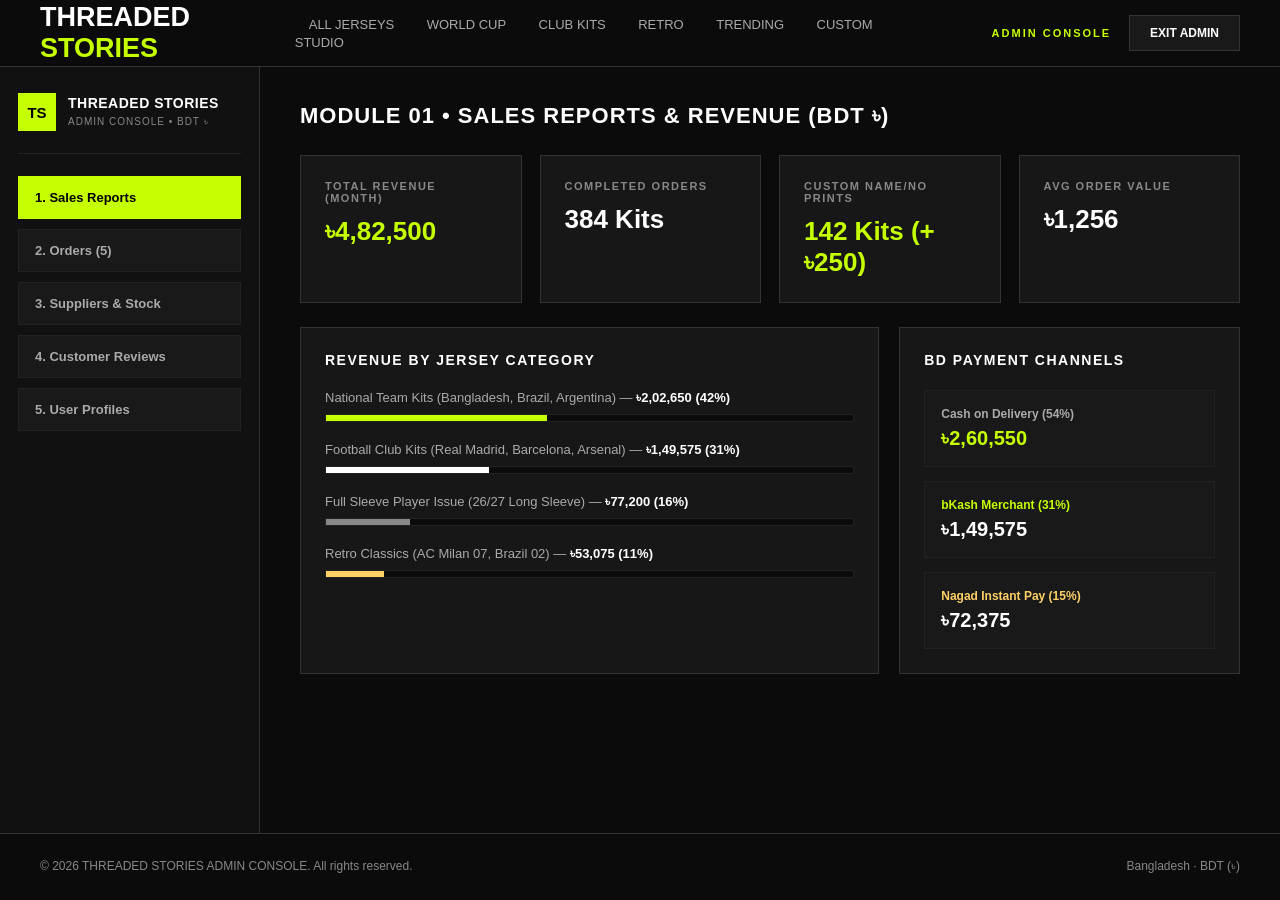
==== Admin/index.html @ b594fccf "Testing new dashboard and admin" ====
<!DOCTYPE html>
<html lang="en">
<head>
  <meta charset="UTF-8">
  <meta name="viewport" content="width=device-width, initial-scale=1.0">
  <title>Threaded Stories — Admin Console</title>
  <link rel="stylesheet" href="style.css">
  <link rel="icon" href="../Dashboard/mainlogo.webp" type="image/webp">
</head>
<body>

  <!-- Top Storefront Bar (Matches Dashboard Alignment) -->
  <header>
    <h2 class="logo"><a href="../Dashboard/index.html">THREADED<span> STORIES</span></a></h2>

    <nav>
      <a href="../Dashboard/index.html#products">ALL JERSEYS</a>
      <a href="../Dashboard/index.html#products">WORLD CUP</a>
      <a href="../Dashboard/index.html#products">CLUB KITS</a>
      <a href="../Dashboard/index.html#products">RETRO</a>
      <a href="../Dashboard/index.html#products">TRENDING</a>
      <a href="../Custom Jersey Studio/index.html">CUSTOM STUDIO</a>
    </nav>

    <div class="header-right">
      <span class="admin-badge-pill">ADMIN CONSOLE</span>
      <a href="../Dashboard/index.html" class="signin-link">EXIT ADMIN</a>
    </div>
  </header>

  <!-- Sidebar + 5-Module Admin Layout -->
  <div class="console-shell">

    <!-- Left Sidebar Navigation -->
    <aside class="console-sidebar">
      <div class="sidebar-brand">
        <div class="brand-square">TS</div>
        <div>
          <h3>THREADED STORIES</h3>
          <small>ADMIN CONSOLE &bull; BDT &#2547;</small>
        </div>
      </div>

      <div class="sidebar-menu">
        <button type="button" class="menu-btn active" data-module="module1">
          1. Sales Reports
        </button>
        <button type="button" class="menu-btn" data-module="module2">
          2. Orders (<span id="sidebarOrderCount">6</span>)
        </button>
        <button type="button" class="menu-btn" data-module="module3">
          3. Suppliers &amp; Stock
        </button>
        <button type="button" class="menu-btn" data-module="module4">
          4. Customer Reviews
        </button>
        <button type="button" class="menu-btn" data-module="module5">
          5. User Profiles
        </button>
      </div>
    </aside>

    <!-- Right Module Workspace -->
    <main class="console-content">

      <!-- =========================================================
           MODULE 01: SALES REPORTS & REVENUE (BDT ৳)
           ========================================================= -->
      <section id="module1" class="module-view active">
        <h2 class="module-heading">MODULE 01 &bull; SALES REPORTS &amp; REVENUE (BDT &#2547;)</h2>

        <!-- 4 Top KPI Cards -->
        <div class="kpi-row">
          <div class="ts-panel kpi-box">
            <small>TOTAL REVENUE (MONTH)</small>
            <h3 id="kpiTotalRevenue" class="text-lime">&#2547;4,82,500</h3>
          </div>

          <div class="ts-panel kpi-box">
            <small>COMPLETED ORDERS</small>
            <h3 id="kpiCompletedKits">384 Kits</h3>
          </div>

          <div class="ts-panel kpi-box">
            <small>CUSTOM NAME/NO PRINTS</small>
            <h3 class="text-lime">142 Kits (+&#2547;250)</h3>
          </div>

          <div class="ts-panel kpi-box">
            <small>AVG ORDER VALUE</small>
            <h3 id="kpiAvgOrder">&#2547;1,256</h3>
          </div>
        </div>

        <!-- Bottom Split: Category Bars + BD Payment Channels -->
        <div class="sales-split">
          <!-- Revenue by Jersey Category -->
          <div class="ts-panel">
            <h4 class="sub-heading">REVENUE BY JERSEY CATEGORY</h4>

            <div class="cat-progress-list">
              <div class="cat-progress-item">
                <p>National Team Kits (Bangladesh, Brazil, Argentina) &mdash; <strong>&#2547;2,02,650 (42%)</strong></p>
                <div class="bar-track">
                  <div class="bar-fill fill-lime" style="width: 42%;"></div>
                </div>
              </div>

              <div class="cat-progress-item">
                <p>Football Club Kits (Real Madrid, Barcelona, Arsenal) &mdash; <strong>&#2547;1,49,575 (31%)</strong></p>
                <div class="bar-track">
                  <div class="bar-fill fill-white" style="width: 31%;"></div>
                </div>
              </div>

              <div class="cat-progress-item">
                <p>Full Sleeve Player Issue (26/27 Long Sleeve) &mdash; <strong>&#2547;77,200 (16%)</strong></p>
                <div class="bar-track">
                  <div class="bar-fill fill-muted" style="width: 16%;"></div>
                </div>
              </div>

              <div class="cat-progress-item">
                <p>Retro Classics (AC Milan 07, Brazil 02) &mdash; <strong>&#2547;53,075 (11%)</strong></p>
                <div class="bar-track">
                  <div class="bar-fill fill-gold" style="width: 11%;"></div>
                </div>
              </div>
            </div>
          </div>

          <!-- BD Payment Channels -->
          <div class="ts-panel">
            <h4 class="sub-heading">BD PAYMENT CHANNELS</h4>

            <div class="channel-stack">
              <div class="channel-card">
                <small>Cash on Delivery (54%)</small>
                <p class="text-lime">&#2547;2,60,550</p>
              </div>

              <div class="channel-card">
                <small class="text-lime">bKash Merchant (31%)</small>
                <p>&#2547;1,49,575</p>
              </div>

              <div class="channel-card">
                <small class="text-gold">Nagad Instant Pay (15%)</small>
                <p>&#2547;72,375</p>
              </div>
            </div>
          </div>
        </div>
      </section>

      <!-- =========================================================
           MODULE 02: CUSTOMER ORDERS & CUSTOM PRINT QUEUE
           ========================================================= -->
      <section id="module2" class="module-view">
        <div class="module-header-bar">
          <h2 class="module-heading">MODULE 02 &bull; CUSTOMER ORDERS &amp; CUSTOM PRINT QUEUE</h2>
          <span class="hint-text">Click status badge to advance stage</span>
        </div>

        <div class="ts-panel">
          <div class="queue-header">
            <span>ORDER ID</span>
            <span>CUSTOMER &amp; AREA</span>
            <span>JERSEY &amp; SIZE</span>
            <span>CUSTOM PRINT</span>
            <span>TOTAL</span>
            <span>STATUS</span>
          </div>

          <div id="ordersQueueList" class="queue-list"></div>
        </div>
      </section>

      <!-- =========================================================
           MODULE 03: WAREHOUSE STOCK & SUPPLIERS
           ========================================================= -->
      <section id="module3" class="module-view">
        <h2 class="module-heading">MODULE 03 &bull; WAREHOUSE STOCK &amp; SUPPLIERS</h2>

        <!-- Two Supplier Cards -->
        <div class="two-col-grid">
          <div class="ts-panel supplier-card">
            <small class="sup-tag">SUP-01 &bull; BANGKOK, THAILAND</small>
            <h3>Bangkok Pro Sportswear Co.</h3>
            <p class="sup-desc">100% Thai Player Edition &amp; 3D Silicone Crests</p>
            <p class="sup-meta">
              Lead Time: 7&ndash;10 Days Air &nbsp;|&nbsp; Active POs: 2 &nbsp;|&nbsp; Due: <span class="text-lime">&#2547;1,45,000</span>
            </p>
          </div>

          <div class="ts-panel supplier-card">
            <small class="sup-tag">SUP-02 &bull; NARAYANGANJ, BANGLADESH</small>
            <h3>Narayanganj Jacquard &amp; Knit Hub</h3>
            <p class="sup-desc">National Team Fan Version &amp; Custom Sublimation</p>
            <p class="sup-meta">
              Lead Time: 2&ndash;3 Days Local &nbsp;|&nbsp; Active POs: 1 &nbsp;|&nbsp; Due: <span class="text-lime">&#2547;42,000</span>
            </p>
          </div>
        </div>

        <!-- Warehouse Kit Size Breakdown Rows -->
        <div class="ts-panel stock-wrapper">
          <div id="warehouseStockList" class="stock-list"></div>
        </div>
      </section>

      <!-- =========================================================
           MODULE 04: CUSTOMER REVIEWS MODERATION (4.9 ★)
           ========================================================= -->
      <section id="module4" class="module-view">
        <h2 class="module-heading">MODULE 04 &bull; CUSTOMER REVIEWS MODERATION (4.9 &#9733;)</h2>

        <div id="reviewsModList" class="reviews-stack"></div>
      </section>

      <!-- =========================================================
           MODULE 05: REGISTERED USER PROFILES & VIP COLLECTORS
           ========================================================= -->
      <section id="module5" class="module-view">
        <h2 class="module-heading">MODULE 05 &bull; REGISTERED USER PROFILES &amp; VIP COLLECTORS</h2>

        <div id="vipProfilesGrid" class="two-col-grid"></div>
      </section>

    </main>
  </div>

  <!-- Footer -->
  <div class="copyright">
    &copy; 2026 THREADED STORIES ADMIN CONSOLE. All rights reserved.
    <span>Bangladesh &middot; BDT (&#2547;)</span>
  </div>

  <script src="script.js"></script>
</body>
</html>
---- Admin/style.css ----
/* Reset & Threaded Stories Design Tokens */
* {
  margin: 0;
  padding: 0;
  box-sizing: border-box;
}

:root {
  --bg-body: #0b0b0b;
  --bg-hero: #111111;
  --bg-card: #171717;
  --bg-surface: #191919;
  --border-dark: #222222;
  --border-subtle: #333333;
  --border-input: #444444;
  --accent-lime: #c6ff00;
  --accent-red: #ff3333;
  --accent-gold: #ffd166;
  --text-primary: #ffffff;
  --text-secondary: #aaaaaa;
  --text-muted: #888888;
}

body {
  background-color: var(--bg-body);
  color: var(--text-primary);
  font-family: Arial, sans-serif;
}

/* Top Header (Matches Dashboard & Cart) */
header {
  height: 67px;
  display: flex;
  align-items: center;
  justify-content: space-between;
  padding: 0 40px;
  border-bottom: 1px solid var(--border-subtle);
  background-color: var(--bg-body);
  position: sticky;
  top: 0;
  z-index: 50;
}

.logo {
  font-size: 27px;
  font-weight: bold;
}

.logo a {
  color: var(--text-primary);
  text-decoration: none;
}

.logo span {
  color: var(--accent-lime);
}

nav a {
  color: var(--text-secondary);
  text-decoration: none;
  margin: 0 14px;
  font-size: 13px;
}

nav a:hover {
  color: var(--accent-lime);
}

.header-right {
  width: 378px;
  display: flex;
  align-items: center;
  justify-content: flex-end;
  gap: 18px;
}

.admin-badge-pill {
  font-size: 11px;
  font-weight: bold;
  letter-spacing: 2px;
  color: var(--accent-lime);
}

.signin-link {
  padding: 10px 20px;
  border: 1px solid var(--border-subtle);
  background-color: var(--bg-surface);
  color: var(--text-primary);
  text-decoration: none;
  font-size: 12px;
  font-weight: bold;
}

.signin-link:hover {
  border-color: var(--accent-lime);
  color: var(--accent-lime);
}

/* Console Shell: Left Sidebar + Main Workspace */
.console-shell {
  display: grid;
  grid-template-columns: 260px 1fr;
  min-height: calc(100vh - 134px);
}

/* Left Sidebar */
.console-sidebar {
  background-color: var(--bg-hero);
  border-right: 1px solid var(--border-subtle);
  padding: 26px 18px;
}

.sidebar-brand {
  display: flex;
  align-items: center;
  gap: 12px;
  padding-bottom: 22px;
  margin-bottom: 22px;
  border-bottom: 1px solid var(--border-dark);
}

.brand-square {
  width: 38px;
  height: 38px;
  background-color: var(--accent-lime);
  color: #000000;
  font-weight: bold;
  font-size: 15px;
  display: flex;
  align-items: center;
  justify-content: center;
  flex-shrink: 0;
}

.sidebar-brand h3 {
  font-size: 14px;
  letter-spacing: 0.5px;
}

.sidebar-brand small {
  font-size: 10px;
  color: var(--text-muted);
  letter-spacing: 1px;
}

.sidebar-menu {
  display: flex;
  flex-direction: column;
  gap: 10px;
}

.menu-btn {
  width: 100%;
  text-align: left;
  padding: 13px 16px;
  background-color: var(--bg-surface);
  border: 1px solid var(--border-dark);
  color: var(--text-secondary);
  font-size: 13px;
  font-weight: bold;
  cursor: pointer;
}

.menu-btn:hover {
  border-color: var(--accent-lime);
  color: var(--text-primary);
}

.menu-btn.active {
  background-color: var(--accent-lime);
  border-color: var(--accent-lime);
  color: #000000;
}

/* Right Content Area */
.console-content {
  padding: 36px 40px;
}

.module-view {
  display: none;
}

.module-view.active {
  display: block;
}

.module-heading {
  font-size: 22px;
  letter-spacing: 1px;
  margin-bottom: 26px;
}

.module-header-bar {
  display: flex;
  justify-content: space-between;
  align-items: center;
  margin-bottom: 26px;
}

.module-header-bar .module-heading {
  margin-bottom: 0;
}

.hint-text {
  font-size: 12px;
  color: var(--text-muted);
}

.ts-panel {
  background-color: var(--bg-card);
  border: 1px solid var(--border-subtle);
  padding: 24px;
}

.text-lime {
  color: var(--accent-lime) !important;
}

.text-gold {
  color: var(--accent-gold) !important;
}

.text-red {
  color: var(--accent-red) !important;
}

/* MODULE 01: Sales Reports */
.kpi-row {
  display: grid;
  grid-template-columns: repeat(4, 1fr);
  gap: 18px;
  margin-bottom: 24px;
}

.kpi-box small {
  display: block;
  font-size: 11px;
  font-weight: bold;
  letter-spacing: 1.5px;
  color: var(--text-muted);
  margin-bottom: 12px;
}

.kpi-box h3 {
  font-size: 26px;
  font-weight: bold;
}

.sales-split {
  display: grid;
  grid-template-columns: 1.7fr 1fr;
  gap: 20px;
}

.sub-heading {
  font-size: 14px;
  letter-spacing: 1.5px;
  margin-bottom: 22px;
}

.cat-progress-list {
  display: flex;
  flex-direction: column;
  gap: 20px;
}

.cat-progress-item p {
  font-size: 13px;
  color: var(--text-secondary);
  margin-bottom: 8px;
}

.cat-progress-item strong {
  color: var(--text-primary);
}

.bar-track {
  height: 8px;
  background-color: var(--bg-body);
  border: 1px solid var(--border-dark);
}

.bar-fill {
  height: 100%;
}

.fill-lime {
  background-color: var(--accent-lime);
}

.fill-white {
  background-color: #ffffff;
}

.fill-muted {
  background-color: #888888;
}

.fill-gold {
  background-color: var(--accent-gold);
}

.channel-stack {
  display: flex;
  flex-direction: column;
  gap: 14px;
}

.channel-card {
  background-color: var(--bg-surface);
  border: 1px solid var(--border-dark);
  padding: 16px;
}

.channel-card small {
  display: block;
  font-size: 12px;
  font-weight: bold;
  color: var(--text-secondary);
  margin-bottom: 6px;
}

.channel-card p {
  font-size: 20px;
  font-weight: bold;
}

/* MODULE 02: Customer Orders & Custom Print Queue */
.queue-header {
  display: grid;
  grid-template-columns: 105px 1.2fr 1.6fr 1.2fr 95px 150px;
  gap: 12px;
  padding: 0 14px 14px 14px;
  border-bottom: 1px solid var(--border-subtle);
  font-size: 11px;
  font-weight: bold;
  letter-spacing: 1px;
  color: var(--text-muted);
}

.queue-list {
  display: flex;
  flex-direction: column;
}

.queue-row {
  display: grid;
  grid-template-columns: 105px 1.2fr 1.6fr 1.2fr 95px 150px;
  gap: 12px;
  align-items: center;
  padding: 16px 14px;
  border-bottom: 1px solid var(--border-dark);
  font-size: 13px;
}

.queue-row:last-child {
  border-bottom: none;
}

.queue-row:hover {
  background-color: var(--bg-surface);
}

.ord-id {
  font-weight: bold;
  color: var(--accent-lime);
}

.status-pill {
  background-color: var(--bg-body);
  border: 1px solid var(--border-subtle);
  color: var(--text-primary);
  font-size: 11px;
  font-weight: bold;
  padding: 6px 10px;
  cursor: pointer;
  text-align: center;
}

.status-pill:hover {
  border-color: var(--accent-lime);
}

.status-printing {
  color: var(--accent-gold);
  border-color: var(--accent-gold);
}

.status-pending {
  color: var(--text-secondary);
}

.status-shipped {
  color: #66b3ff;
  border-color: #66b3ff;
}

.status-delivered {
  color: var(--accent-lime);
  border-color: var(--accent-lime);
}

/* MODULE 03: Warehouse Stock & Suppliers */
.two-col-grid {
  display: grid;
  grid-template-columns: 1fr 1fr;
  gap: 20px;
}

.supplier-card .sup-tag {
  display: block;
  color: var(--accent-lime);
  font-size: 11px;
  font-weight: bold;
  letter-spacing: 1.5px;
  margin-bottom: 8px;
}

.supplier-card h3 {
  font-size: 20px;
  margin-bottom: 6px;
}

.sup-desc {
  font-size: 13px;
  color: var(--text-muted);
  margin-bottom: 18px;
}

.sup-meta {
  font-size: 13px;
  font-weight: bold;
  color: var(--text-secondary);
}

.stock-wrapper {
  margin-top: 22px;
}

.stock-list {
  display: flex;
  flex-direction: column;
  gap: 14px;
}

.stock-row {
  background-color: var(--bg-surface);
  border: 1px solid var(--border-dark);
  padding: 16px 20px;
  display: flex;
  justify-content: space-between;
  align-items: center;
  gap: 16px;
}

.stock-title {
  font-size: 15px;
  font-weight: bold;
  margin-bottom: 8px;
}

.size-chips {
  display: flex;
  flex-wrap: wrap;
  gap: 8px;
  font-size: 12px;
  font-weight: bold;
}

.chip-ok {
  color: var(--accent-lime);
}

.chip-low {
  color: var(--accent-gold);
}

.chip-out {
  color: var(--accent-red);
}

.restock-btn {
  padding: 8px 14px;
  background-color: var(--bg-body);
  border: 1px solid var(--border-subtle);
  color: var(--text-primary);
  font-size: 11px;
  font-weight: bold;
  cursor: pointer;
  flex-shrink: 0;
}

.restock-btn:hover {
  border-color: var(--accent-lime);
  color: var(--accent-lime);
}

/* MODULE 04: Customer Reviews Moderation */
.reviews-stack {
  display: flex;
  flex-direction: column;
  gap: 18px;
}

.review-card {
  background-color: var(--bg-card);
  border: 1px solid var(--border-subtle);
  padding: 24px;
}

.review-head {
  font-size: 14px;
  font-weight: bold;
  margin-bottom: 10px;
}

.stars {
  color: var(--accent-gold);
  margin-right: 6px;
}

.verified-tag {
  color: var(--accent-lime);
}

.review-quote {
  font-size: 14px;
  color: var(--text-secondary);
  margin-bottom: 16px;
}

.feature-toggle-btn {
  padding: 9px 16px;
  font-size: 12px;
  font-weight: bold;
  border: 1px solid var(--border-subtle);
  background-color: var(--bg-surface);
  color: var(--text-primary);
  cursor: pointer;
}

.feature-toggle-btn.featured {
  background-color: var(--accent-lime);
  border-color: var(--accent-lime);
  color: #000000;
}

/* MODULE 05: User Profiles & VIP Collectors */
.profile-card h3 {
  font-size: 18px;
  margin-bottom: 8px;
}

.vip-tag {
  color: var(--accent-gold);
  font-size: 13px;
}

.profile-contact {
  font-size: 13px;
  color: var(--text-muted);
  margin-bottom: 14px;
}

.profile-stats {
  font-size: 13px;
  font-weight: bold;
  color: var(--accent-lime);
}

/* Footer */
.copyright {
  padding: 25px 40px;
  border-top: 1px solid var(--border-subtle);
  color: var(--text-muted);
  font-size: 12px;
  display: flex;
  justify-content: space-between;
}

@media (max-width: 960px) {
  .console-shell {
    grid-template-columns: 1fr;
  }

  .kpi-row,
  .sales-split,
  .two-col-grid {
    grid-template-columns: 1fr;
  }

  .queue-header {
    display: none;
  }

  .queue-row {
    grid-template-columns: 1fr;
    gap: 6px;
  }
}
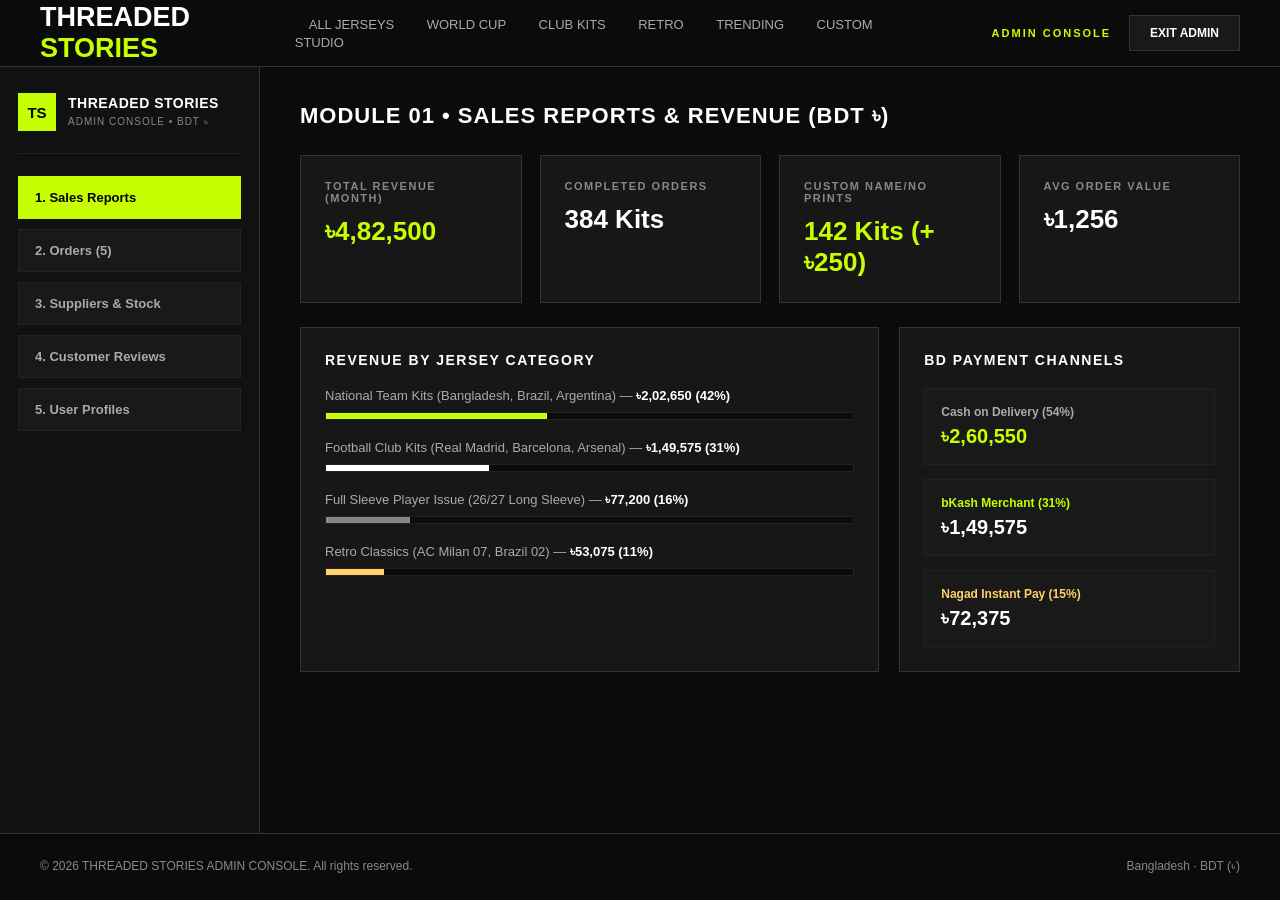
==== commit 27c74ed2: "Admin can add jerseys by himself" ====
--- a/Admin/index.html
+++ b/Admin/index.html
@@ -46,7 +46,7 @@
           1. Sales Reports
         </button>
         <button type="button" class="menu-btn" data-module="module2">
-          2. Orders (<span id="sidebarOrderCount">6</span>)
+          2. Orders (<span id="sidebarOrderCount">5</span>)
         </button>
         <button type="button" class="menu-btn" data-module="module3">
           3. Suppliers &amp; Stock
@@ -69,7 +69,6 @@
       <section id="module1" class="module-view active">
         <h2 class="module-heading">MODULE 01 &bull; SALES REPORTS &amp; REVENUE (BDT &#2547;)</h2>
 
-        <!-- 4 Top KPI Cards -->
         <div class="kpi-row">
           <div class="ts-panel kpi-box">
             <small>TOTAL REVENUE (MONTH)</small>
@@ -92,9 +91,7 @@
           </div>
         </div>
 
-        <!-- Bottom Split: Category Bars + BD Payment Channels -->
         <div class="sales-split">
-          <!-- Revenue by Jersey Category -->
           <div class="ts-panel">
             <h4 class="sub-heading">REVENUE BY JERSEY CATEGORY</h4>
 
@@ -129,7 +126,6 @@
             </div>
           </div>
 
-          <!-- BD Payment Channels -->
           <div class="ts-panel">
             <h4 class="sub-heading">BD PAYMENT CHANNELS</h4>
 
@@ -182,29 +178,88 @@
       <section id="module3" class="module-view">
         <h2 class="module-heading">MODULE 03 &bull; WAREHOUSE STOCK &amp; SUPPLIERS</h2>
 
-        <!-- Two Supplier Cards -->
-        <div class="two-col-grid">
-          <div class="ts-panel supplier-card">
-            <small class="sup-tag">SUP-01 &bull; BANGKOK, THAILAND</small>
-            <h3>Bangkok Pro Sportswear Co.</h3>
-            <p class="sup-desc">100% Thai Player Edition &amp; 3D Silicone Crests</p>
-            <p class="sup-meta">
-              Lead Time: 7&ndash;10 Days Air &nbsp;|&nbsp; Active POs: 2 &nbsp;|&nbsp; Due: <span class="text-lime">&#2547;1,45,000</span>
-            </p>
-          </div>
-
-          <div class="ts-panel supplier-card">
-            <small class="sup-tag">SUP-02 &bull; NARAYANGANJ, BANGLADESH</small>
-            <h3>Narayanganj Jacquard &amp; Knit Hub</h3>
-            <p class="sup-desc">National Team Fan Version &amp; Custom Sublimation</p>
-            <p class="sup-meta">
-              Lead Time: 2&ndash;3 Days Local &nbsp;|&nbsp; Active POs: 1 &nbsp;|&nbsp; Due: <span class="text-lime">&#2547;42,000</span>
-            </p>
-          </div>
-        </div>
-
-        <!-- Warehouse Kit Size Breakdown Rows -->
+        <!-- Table-Based ADD NEW JERSEY Card -->
+        <div class="ts-panel add-jersey-panel">
+          <h4 class="sub-heading">ADD NEW JERSEY</h4>
+
+          <form id="addJerseyForm" novalidate>
+            <div class="insert-table-wrap">
+              <table class="insert-table">
+                <thead>
+                  <tr>
+                    <th>Team name</th>
+                    <th>Quantity per Size</th>
+                    <th>Price</th>
+                    <th>Caption</th>
+                    <th>Tag</th>
+                    <th>Jersey Image</th>
+                  </tr>
+                </thead>
+                <tbody>
+                  <tr>
+                    <td>
+                      <input type="text" id="adminKitName" placeholder="e.g. Brazil Home 26/27" class="ts-input">
+                    </td>
+                    <td>
+                      <div class="size-qty-grid">
+                        <div class="size-qty-box">
+                          <span>S</span>
+                          <input type="number" id="qtySizeS" min="0" value="0" class="size-qty-input">
+                        </div>
+                        <div class="size-qty-box">
+                          <span>M</span>
+                          <input type="number" id="qtySizeM" min="0" value="0" class="size-qty-input">
+                        </div>
+                        <div class="size-qty-box">
+                          <span>L</span>
+                          <input type="number" id="qtySizeL" min="0" value="0" class="size-qty-input">
+                        </div>
+                        <div class="size-qty-box">
+                          <span>XL</span>
+                          <input type="number" id="qtySizeXL" min="0" value="0" class="size-qty-input">
+                        </div>
+                        <div class="size-qty-box">
+                          <span>XXL</span>
+                          <input type="number" id="qtySizeXXL" min="0" value="0" class="size-qty-input">
+                        </div>
+                      </div>
+                    </td>
+                    <td>
+                      <input type="number" id="adminKitPrice" min="100" placeholder="1250" class="ts-input price-cell-input">
+                    </td>
+                    <td>
+                      <input type="text" id="adminKitCaption" placeholder="e.g. Thai Player Edition" class="ts-input">
+                    </td>
+                    <td>
+                      <select id="adminKitTag" class="ts-input">
+                        <option value="WORLD CUP COLLECTION">WORLD CUP</option>
+                        <option value="CLUB COLLECTION">CLUB KITS</option>
+                        <option value="RETRO">RETRO</option>
+                        <option value="TRENDING">TRENDING</option>
+                      </select>
+                    </td>
+                    <td>
+                      <label for="adminKitImg" class="table-upload-btn" id="adminUploadBox">
+                        <img id="adminKitPreview" src="" alt="Preview">
+                        <span id="adminUploadPlaceholder">+ Choose Image</span>
+                      </label>
+                      <input type="file" id="adminKitImg" accept="image/*" style="display: none;">
+                    </td>
+                  </tr>
+                </tbody>
+              </table>
+            </div>
+
+            <div class="insert-table-footer">
+              <p id="adminKitMsg" class="feedback-text"></p>
+              <button type="submit" class="btn-lime-add">+ ADD JERSEY</button>
+            </div>
+          </form>
+        </div>
+
+        <!-- CURRENT STOCK Card -->
         <div class="ts-panel stock-wrapper">
+          <h4 class="sub-heading">CURRENT STOCK</h4>
           <div id="warehouseStockList" class="stock-list"></div>
         </div>
       </section>
@@ -214,7 +269,6 @@
            ========================================================= -->
       <section id="module4" class="module-view">
         <h2 class="module-heading">MODULE 04 &bull; CUSTOMER REVIEWS MODERATION (4.9 &#9733;)</h2>
-
         <div id="reviewsModList" class="reviews-stack"></div>
       </section>
 
@@ -223,7 +277,6 @@
            ========================================================= -->
       <section id="module5" class="module-view">
         <h2 class="module-heading">MODULE 05 &bull; REGISTERED USER PROFILES &amp; VIP COLLECTORS</h2>
-
         <div id="vipProfilesGrid" class="two-col-grid"></div>
       </section>
 
--- a/Admin/style.css
+++ b/Admin/style.css
@@ -256,7 +256,7 @@
 .sub-heading {
   font-size: 14px;
   letter-spacing: 1.5px;
-  margin-bottom: 22px;
+  margin-bottom: 20px;
 }
 
 .cat-progress-list {
@@ -401,102 +401,261 @@
   border-color: var(--accent-lime);
 }
 
-/* MODULE 03: Warehouse Stock & Suppliers */
+/* MODULE 03: Table-Based Add New Jersey */
+.insert-table-wrap {
+  width: 100%;
+  overflow-x: auto;
+}
+
+.insert-table {
+  width: 100%;
+  border-collapse: collapse;
+  background-color: var(--bg-surface);
+}
+
+.insert-table th {
+  text-align: left;
+  padding: 12px 14px;
+  font-size: 12px;
+  font-weight: bold;
+  letter-spacing: 0.5px;
+  color: var(--accent-lime);
+  background-color: var(--bg-hero);
+  border: 1px solid var(--border-subtle);
+  white-space: nowrap;
+}
+
+.insert-table td {
+  padding: 12px;
+  border: 1px solid var(--border-subtle);
+  vertical-align: middle;
+}
+
+.ts-input {
+  width: 100%;
+  min-width: 140px;
+  background-color: var(--bg-body);
+  border: 1px solid var(--border-input);
+  color: var(--text-primary);
+  padding: 10px 11px;
+  font-family: Arial, sans-serif;
+  font-size: 13px;
+  outline: none;
+}
+
+.ts-input:focus {
+  border-color: var(--accent-lime);
+}
+
+.price-cell-input {
+  min-width: 95px;
+  width: 105px;
+}
+
+/* Per-Size Quantity Inputs inside Table Cell */
+.size-qty-grid {
+  display: flex;
+  gap: 6px;
+}
+
+.size-qty-box {
+  display: flex;
+  align-items: center;
+  background-color: var(--bg-body);
+  border: 1px solid var(--border-subtle);
+}
+
+.size-qty-box span {
+  padding: 0 7px;
+  font-size: 11px;
+  font-weight: bold;
+  color: var(--accent-lime);
+  border-right: 1px solid var(--border-dark);
+}
+
+.size-qty-input {
+  width: 44px;
+  background: none;
+  border: none;
+  color: var(--text-primary);
+  padding: 8px 4px;
+  font-size: 12px;
+  font-weight: bold;
+  text-align: center;
+  outline: none;
+}
+
+.size-qty-box:focus-within {
+  border-color: var(--accent-lime);
+}
+
+/* Table Image Upload Cell */
+.table-upload-btn {
+  display: flex;
+  align-items: center;
+  justify-content: center;
+  min-width: 135px;
+  height: 42px;
+  padding: 4px 10px;
+  background-color: var(--bg-body);
+  border: 1px dashed var(--border-input);
+  color: var(--text-secondary);
+  font-size: 12px;
+  font-weight: bold;
+  cursor: pointer;
+  white-space: nowrap;
+}
+
+.table-upload-btn:hover {
+  border-color: var(--accent-lime);
+  color: var(--accent-lime);
+}
+
+#adminKitPreview {
+  display: none;
+  height: 34px;
+  width: auto;
+  object-fit: contain;
+}
+
+.insert-table-footer {
+  display: flex;
+  justify-content: space-between;
+  align-items: center;
+  margin-top: 16px;
+  gap: 16px;
+}
+
+.btn-lime-add {
+  height: 38px;
+  padding: 0 24px;
+  background-color: var(--accent-lime);
+  border: none;
+  color: #000000;
+  font-size: 12px;
+  font-weight: bold;
+  letter-spacing: 1px;
+  cursor: pointer;
+  flex-shrink: 0;
+}
+
+.btn-lime-add:hover {
+  opacity: 0.9;
+}
+
+.feedback-text {
+  font-size: 12px;
+  color: var(--accent-lime);
+}
+
+/* Current Stock Rows */
+.stock-wrapper {
+  margin-top: 22px;
+}
+
+.stock-list {
+  display: flex;
+  flex-direction: column;
+  gap: 12px;
+}
+
+.stock-row {
+  background-color: var(--bg-surface);
+  border: 1px solid var(--border-dark);
+  padding: 14px 18px;
+  display: flex;
+  justify-content: space-between;
+  align-items: center;
+  gap: 16px;
+}
+
+.stock-title {
+  font-size: 14px;
+  font-weight: bold;
+}
+
+.stock-title span {
+  color: var(--text-muted);
+  font-weight: normal;
+}
+
+.stock-caption {
+  font-size: 12px;
+  color: var(--text-secondary);
+  margin-top: 4px;
+}
+
+.stock-right-group {
+  display: flex;
+  align-items: center;
+  gap: 10px;
+}
+
+.size-chips {
+  display: flex;
+  flex-wrap: wrap;
+  gap: 6px;
+  font-size: 11px;
+  font-weight: bold;
+}
+
+.size-box-badge {
+  padding: 5px 8px;
+  background-color: var(--bg-body);
+  border: 1px solid var(--border-subtle);
+}
+
+.chip-ok {
+  color: var(--accent-lime);
+  border-color: #3a4a00;
+}
+
+.chip-low {
+  color: var(--accent-gold);
+  border-color: #5c4b1f;
+}
+
+.chip-out {
+  color: var(--accent-red);
+  border-color: #5c1f1f;
+}
+
+.restock-btn,
+.remove-kit-btn {
+  padding: 6px 12px;
+  background-color: var(--bg-body);
+  border: 1px solid var(--border-subtle);
+  font-size: 11px;
+  font-weight: bold;
+  cursor: pointer;
+  flex-shrink: 0;
+}
+
+.restock-btn {
+  color: var(--text-primary);
+}
+
+.restock-btn:hover {
+  border-color: var(--accent-lime);
+  color: var(--accent-lime);
+}
+
+.remove-kit-btn {
+  color: var(--text-muted);
+}
+
+.remove-kit-btn:hover {
+  border-color: var(--accent-red);
+  color: var(--accent-red);
+}
+
+/* MODULE 04 & 05 */
 .two-col-grid {
   display: grid;
   grid-template-columns: 1fr 1fr;
   gap: 20px;
 }
 
-.supplier-card .sup-tag {
-  display: block;
-  color: var(--accent-lime);
-  font-size: 11px;
-  font-weight: bold;
-  letter-spacing: 1.5px;
-  margin-bottom: 8px;
-}
-
-.supplier-card h3 {
-  font-size: 20px;
-  margin-bottom: 6px;
-}
-
-.sup-desc {
-  font-size: 13px;
-  color: var(--text-muted);
-  margin-bottom: 18px;
-}
-
-.sup-meta {
-  font-size: 13px;
-  font-weight: bold;
-  color: var(--text-secondary);
-}
-
-.stock-wrapper {
-  margin-top: 22px;
-}
-
-.stock-list {
-  display: flex;
-  flex-direction: column;
-  gap: 14px;
-}
-
-.stock-row {
-  background-color: var(--bg-surface);
-  border: 1px solid var(--border-dark);
-  padding: 16px 20px;
-  display: flex;
-  justify-content: space-between;
-  align-items: center;
-  gap: 16px;
-}
-
-.stock-title {
-  font-size: 15px;
-  font-weight: bold;
-  margin-bottom: 8px;
-}
-
-.size-chips {
-  display: flex;
-  flex-wrap: wrap;
-  gap: 8px;
-  font-size: 12px;
-  font-weight: bold;
-}
-
-.chip-ok {
-  color: var(--accent-lime);
-}
-
-.chip-low {
-  color: var(--accent-gold);
-}
-
-.chip-out {
-  color: var(--accent-red);
-}
-
-.restock-btn {
-  padding: 8px 14px;
-  background-color: var(--bg-body);
-  border: 1px solid var(--border-subtle);
-  color: var(--text-primary);
-  font-size: 11px;
-  font-weight: bold;
-  cursor: pointer;
-  flex-shrink: 0;
-}
-
-.restock-btn:hover {
-  border-color: var(--accent-lime);
-  color: var(--accent-lime);
-}
-
-/* MODULE 04: Customer Reviews Moderation */
 .reviews-stack {
   display: flex;
   flex-direction: column;
@@ -546,7 +705,6 @@
   color: #000000;
 }
 
-/* MODULE 05: User Profiles & VIP Collectors */
 .profile-card h3 {
   font-size: 18px;
   margin-bottom: 8px;
@@ -580,10 +738,7 @@
 }
 
 @media (max-width: 960px) {
-  .console-shell {
-    grid-template-columns: 1fr;
-  }
-
+  .console-shell,
   .kpi-row,
   .sales-split,
   .two-col-grid {
@@ -594,8 +749,10 @@
     display: none;
   }
 
-  .queue-row {
+  .queue-row,
+  .stock-row {
     grid-template-columns: 1fr;
-    gap: 6px;
+    flex-direction: column;
+    align-items: flex-start;
   }
 }
